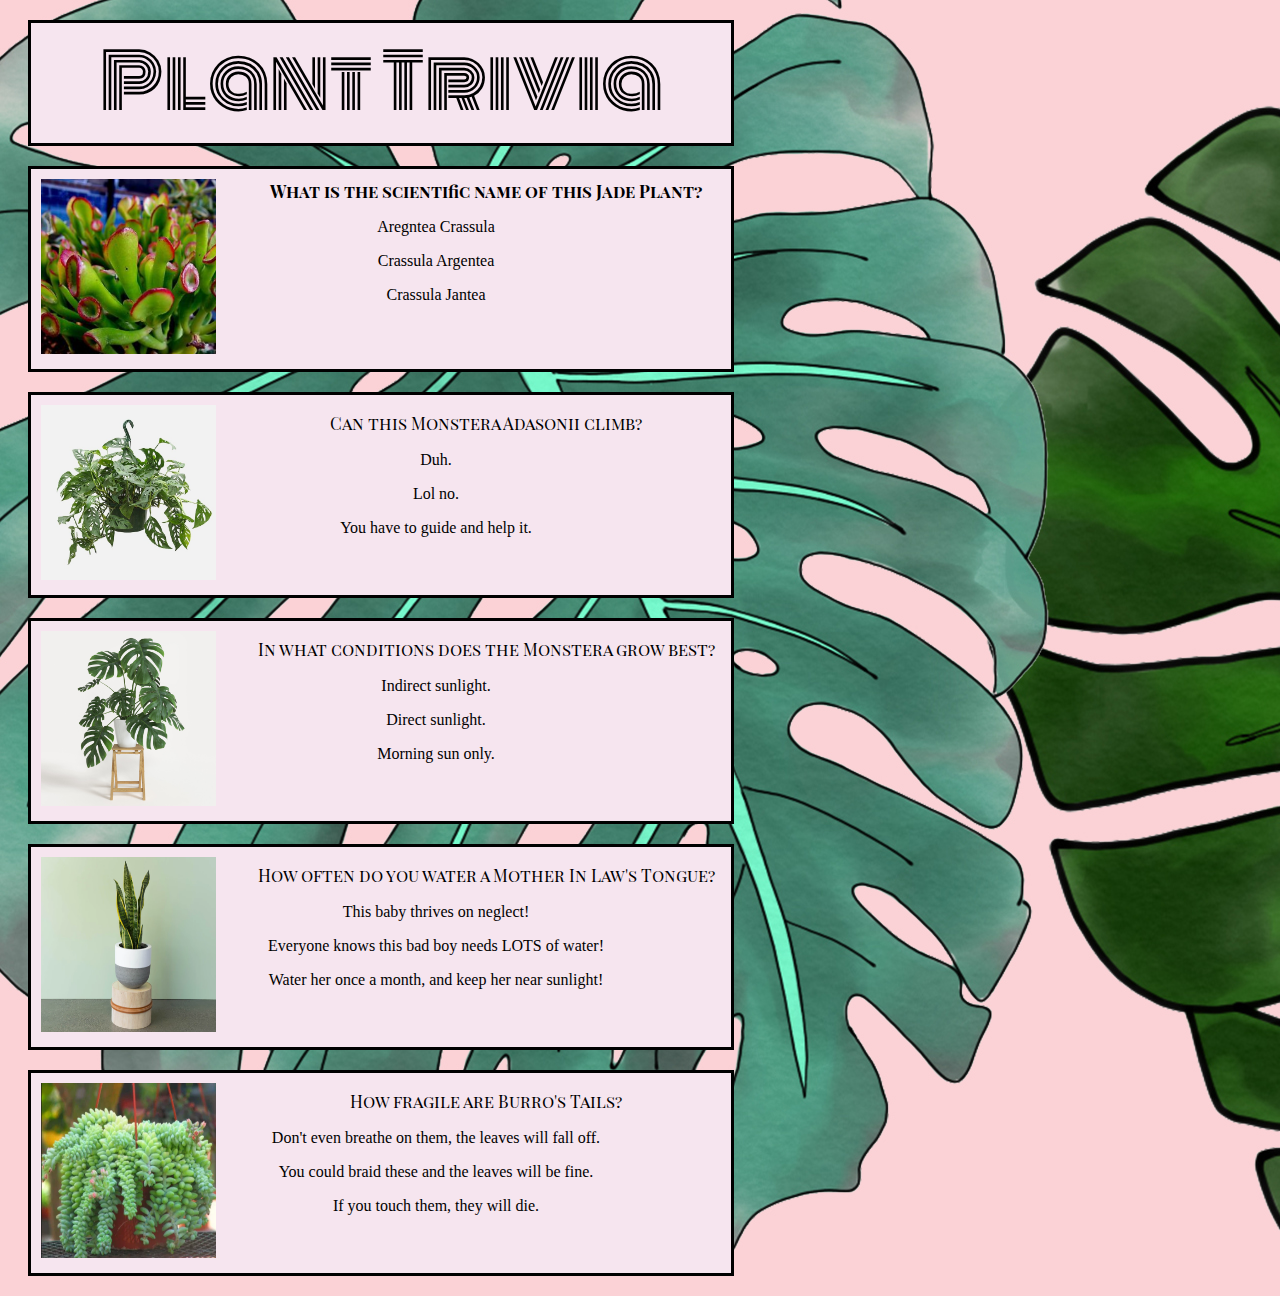
==== Index.html @ 225b933c "ugh more stuff with css and html." ====
<!DOCTYPE html>
<html lang="en">
<head>
    <meta charset="UTF-8">
    <meta name="viewport" content="width=device-width, initial-scale=1.0">
    <meta http-equiv="X-UA-Compatible" content="ie=edge">
    <script src="https://code.jquery.com/jquery-3.3.1.slim.min.js" integrity="sha384-q8i/X+965DzO0rT7abK41JStQIAqVgRVzpbzo5smXKp4YfRvH+8abtTE1Pi6jizo" crossorigin="anonymous"></script>
    <script src="https://cdnjs.cloudflare.com/ajax/libs/popper.js/1.14.3/umd/popper.min.js" integrity="sha384-ZMP7rVo3mIykV+2+9J3UJ46jBk0WLaUAdn689aCwoqbBJiSnjAK/l8WvCWPIPm49" crossorigin="anonymous"></script>
    <link href="https://fonts.googleapis.com/css?family=Monoton|Mr+Dafoe|Norican|Oleo+Script|Playfair+Display+SC:700|Yesteryear" rel="stylesheet">
    <link rel="stylesheet" type="text/css" href="assets/css/style.css">
    <script src="https://ajax.googleapis.com/ajax/libs/jquery/3.3.1/jquery.min.js"></script>
    <title>PlantTrivia</title>
</head>
<body>

 <div id="gameNameDiv"> Plant Trivia</div>


<!--question 1-->
<div id= "quest1div">
    <div id=q1textbox>
        <h1 id= "q1dQuestion">What is the scientific name of this Jade Plant? </h1>
        <div id= "q1dOptions">
            <p id= "q1ans1">Aregntea Crassula</p>
            <p id= "q1ans2">Crassula Argentea</p>
            <p id= "q1ans3">Crassula Jantea</p>
        </div>
    </div>
        <img id="crassulaArgentea" src="assets/images/crassulaArgenteaJadePlant.png" alt="Crassula Argentea Jade Plant">
</div>

<!--question 2-->
<div id= "quest2div">
        <div id=q2textbox>
            <p id= "q2dQuestion">Can this Monstera Adasonii climb? </p>
            <div id= "q2dOptions">
                <p id= "q2ans1">Duh.</p>
                <p id= "q2ans2">Lol no.</p>
                <p id= "q2ans3">You have to guide and help it.</p>
            </div>
        </div>
            <img id="monsteraAdansonii" src="assets/images/monsteraAdansoniiSwissCheeseVine.jpg" alt="Crassula Argentea Jade Plant">
    </div>


<!--question 3-->
<div id= "quest3div">
        <div id=q3textbox>
            <p id= "q3dQuestion">In what conditions does the Monstera grow best? </p>
            <div id= "q3dOptions">
                <p id= "q3ans1">Indirect sunlight.</p>
                <p id= "q3ans2">Direct sunlight.</p>
                <p id= "q3ans3">Morning sun only.</p>
            </div>
        </div>
            <img id="monsteraDeliciosa" src="assets/images/monsteraDeliciosa.jpg" alt="Crassula Argentea Jade Plant">
    </div>

<!--question 4-->
<div id= "quest4div">
        <div id=q4textbox>
            <p id= "q4dQuestion">How often do you water a Mother In Law's Tongue?</p>
            <div id= "q4dOptions">
                <p id= "q4ans1">This baby thrives on neglect!</p>
                <p id= "q4ans2">Everyone knows this bad boy needs LOTS of water!</p>
                <p id= "q4ans3">Water her once a month, and keep her near sunlight!</p>
            </div>
        </div>
            <img id="sanseviera" src="assets/images/SansevieraTrifasciataMotherInLawTongue.png" alt="Crassula Argentea Jade Plant">
    </div>

<!--question 5-->
<div id= "quest5div">
        <div id=q5textbox>
            <p id= "q5dQuestion">How fragile are Burro's Tails? </p>
            <div id= "q5dOptions">
                <p id= "q5ans1">Don't even breathe on them, the leaves will fall off.</p>
                <p id= "q5ans2">You could braid these and the leaves will be fine.</p>
                <p id= "q5ans3">If you touch them, they will die.</p>
            </div>
        </div>
            <img id="sedumBurrito" src="assets/images/sedumBurritoBurrosTail.png" alt="Crassula Argentea Jade Plant">
    </div>
    
</body>
</html>
---- assets/css/style.css ----
body {
    background-image: url("../images/monsteraDrawing.jpg");
}


#gameNameDiv {
    height: 120px;
    width: 700px;
    border-style: solid;
    border-color: black;
    clear: all;
    font-family: 'Monoton';
    font-size: 75px;
    text-align: center;
    margin: 20px;
    background-image: url("../images/floridaOne.jpg");
   }
   
/*question 1*/

   #quest1div {
    height: 200px;
    width: 700px;
    border-style: solid;
    border-color: black;
    clear: all;
    margin: 20px;
    background-image: url("../images/floridaOne.jpg");
   }
   
   #q1textbox {
       float: right;
       height: 200px;
       width: 490px;
   }
   
   #q1dQuestion {
       font-family: 'Playfair Display SC', serif;
       font-size: 17px;
       text-align: center;
   }
   
   #q1dOptions {
       height:120px;
       width: 390px;
       text-align: center;
       font-family: 'Halant', serif;
       float:top;
   }
   
   #crassulaArgentea {
       height: 175px;
       width: 175px;
       float: left;
       padding: 10px;
   }


/* question 2 */

#quest2div {
    height: 200px;
    width: 700px;
    border-style: solid;
    border-color: black;
    clear: all;
    margin: 20px;
    background-image: url("../images/floridaOne.jpg");
   }
   
   #q2textbox {
       float: right;
       height: 200px;
       width: 490px;
   }
   
   #q2dQuestion {
       font-family: 'Playfair Display SC', serif;
       font-size: 17px;
       text-align: center;
   }
   
   #q2dOptions {
       height:120px;
       width: 390px;
       text-align: center;
       font-family: 'Halant', serif;
   }
   
   #monsteraAdansonii {
       height: 175px;
       width: 175px;
       float: left;
       padding: 10px;
   }

   /* question 3 */

#quest3div {
    height: 200px;
    width: 700px;
    border-style: solid;
    border-color: black;
    clear: all;
    margin: 20px;
    background-image: url("../images/floridaOne.jpg");
   }
   
   #q3textbox {
       float: right;
       height: 200px;
       width: 490px;
   }
   
   #q3dQuestion {
       font-family: 'Playfair Display SC', serif;
       font-size: 17px;
       text-align: center;
   }
   
   #q3dOptions {
       height:120px;
       width: 390px;
       text-align: center;
       font-family: 'Halant', serif;
   }
   
   #monsteraDeliciosa {
       height: 175px;
       width: 175px;
       float: left;
       padding: 10px;
   }

    /* question 4 */

#quest4div {
    height: 200px;
    width: 700px;
    border-style: solid;
    border-color: black;
    clear: all;
    margin: 20px;
    background-image: url("../images/floridaOne.jpg");
   }
   
   #q4textbox {
       float: right;
       height: 200px;
       width: 490px;
   }
   
   #q4dQuestion {
       font-family: 'Playfair Display SC', serif;
       font-size: 17px;
       text-align: center;
   }
   
   #q4dOptions {
       height:120px;
       width: 390px;
       text-align: center;
       font-family: 'Halant', serif;
   }
   
   #sanseviera {
       height: 175px;
       width: 175px;
       float: left;
       padding: 10px;
   }


   /* question 5 */

#quest5div {
    height: 200px;
    width: 700px;
    border-style: solid;
    border-color: black;
    clear: all;
    margin: 20px;
    background-image: url("../images/floridaOne.jpg");
   }
   
   #q5textbox {
       float: right;
       height: 200px;
       width: 490px;
   }
   
   #q5dQuestion {
       font-family: 'Playfair Display SC', serif;
       font-size: 17px;
       text-align: center;
   }
   
   #q5dOptions {
       height:120px;
       width: 390px;
       text-align: center;
       font-family: 'Halant', serif;
   }
   
   #sedumBurrito {
       height: 175px;
       width: 175px;
       float: left;
       padding: 10px;
   }
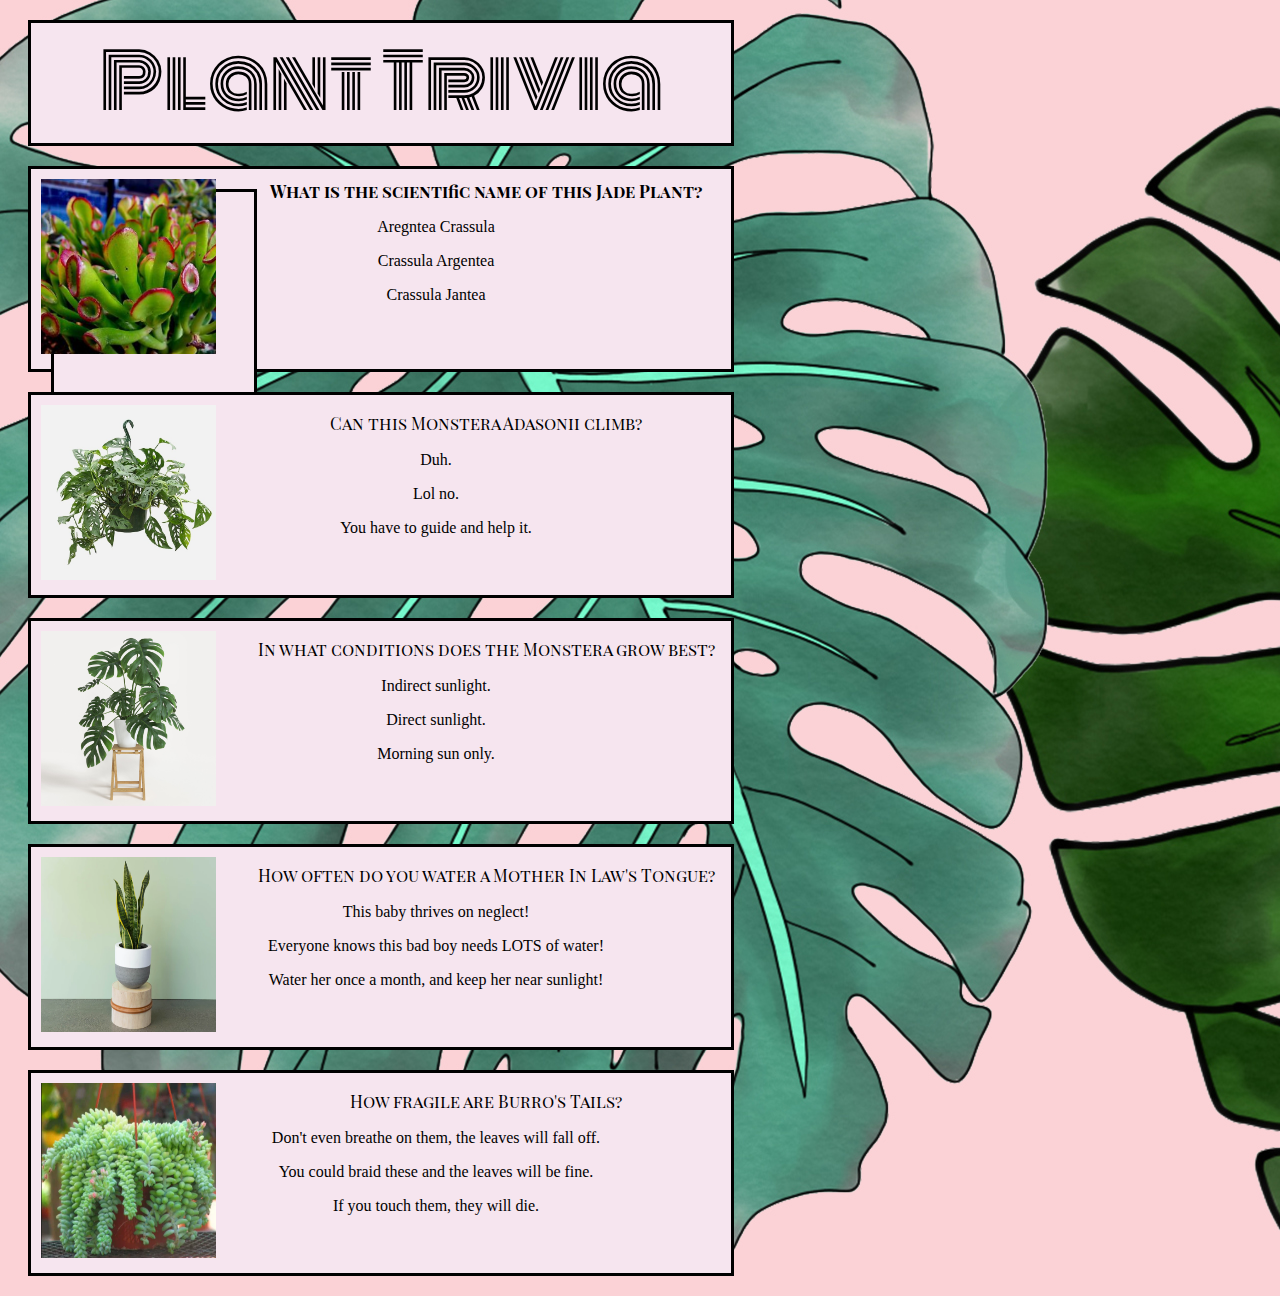
==== commit 335391d0: "omg sos" ====
--- a/Index.html
+++ b/Index.html
@@ -17,6 +17,7 @@
 
 
 <!--question 1-->
+
 <div id= "quest1div">
     <div id=q1textbox>
         <h1 id= "q1dQuestion">What is the scientific name of this Jade Plant? </h1>
@@ -27,7 +28,11 @@
         </div>
     </div>
         <img id="crassulaArgentea" src="assets/images/crassulaArgenteaJadePlant.png" alt="Crassula Argentea Jade Plant">
-</div>
+        <div id= "secsbox1">
+            <p id= "secs1">
+        </div>
+    </div>
+
 
 <!--question 2-->
 <div id= "quest2div">
--- a/assets/css/style.css
+++ b/assets/css/style.css
@@ -55,6 +55,15 @@
        padding: 10px;
    }
 
+   #secsbox1 {
+       height: 200px;
+       width: 200px;
+       border-style: solid;
+       border-color: black;
+       background-image: url("../images/floridaOne.jpg");
+       margin: 20px;
+   }
+
 
 /* question 2 */
 
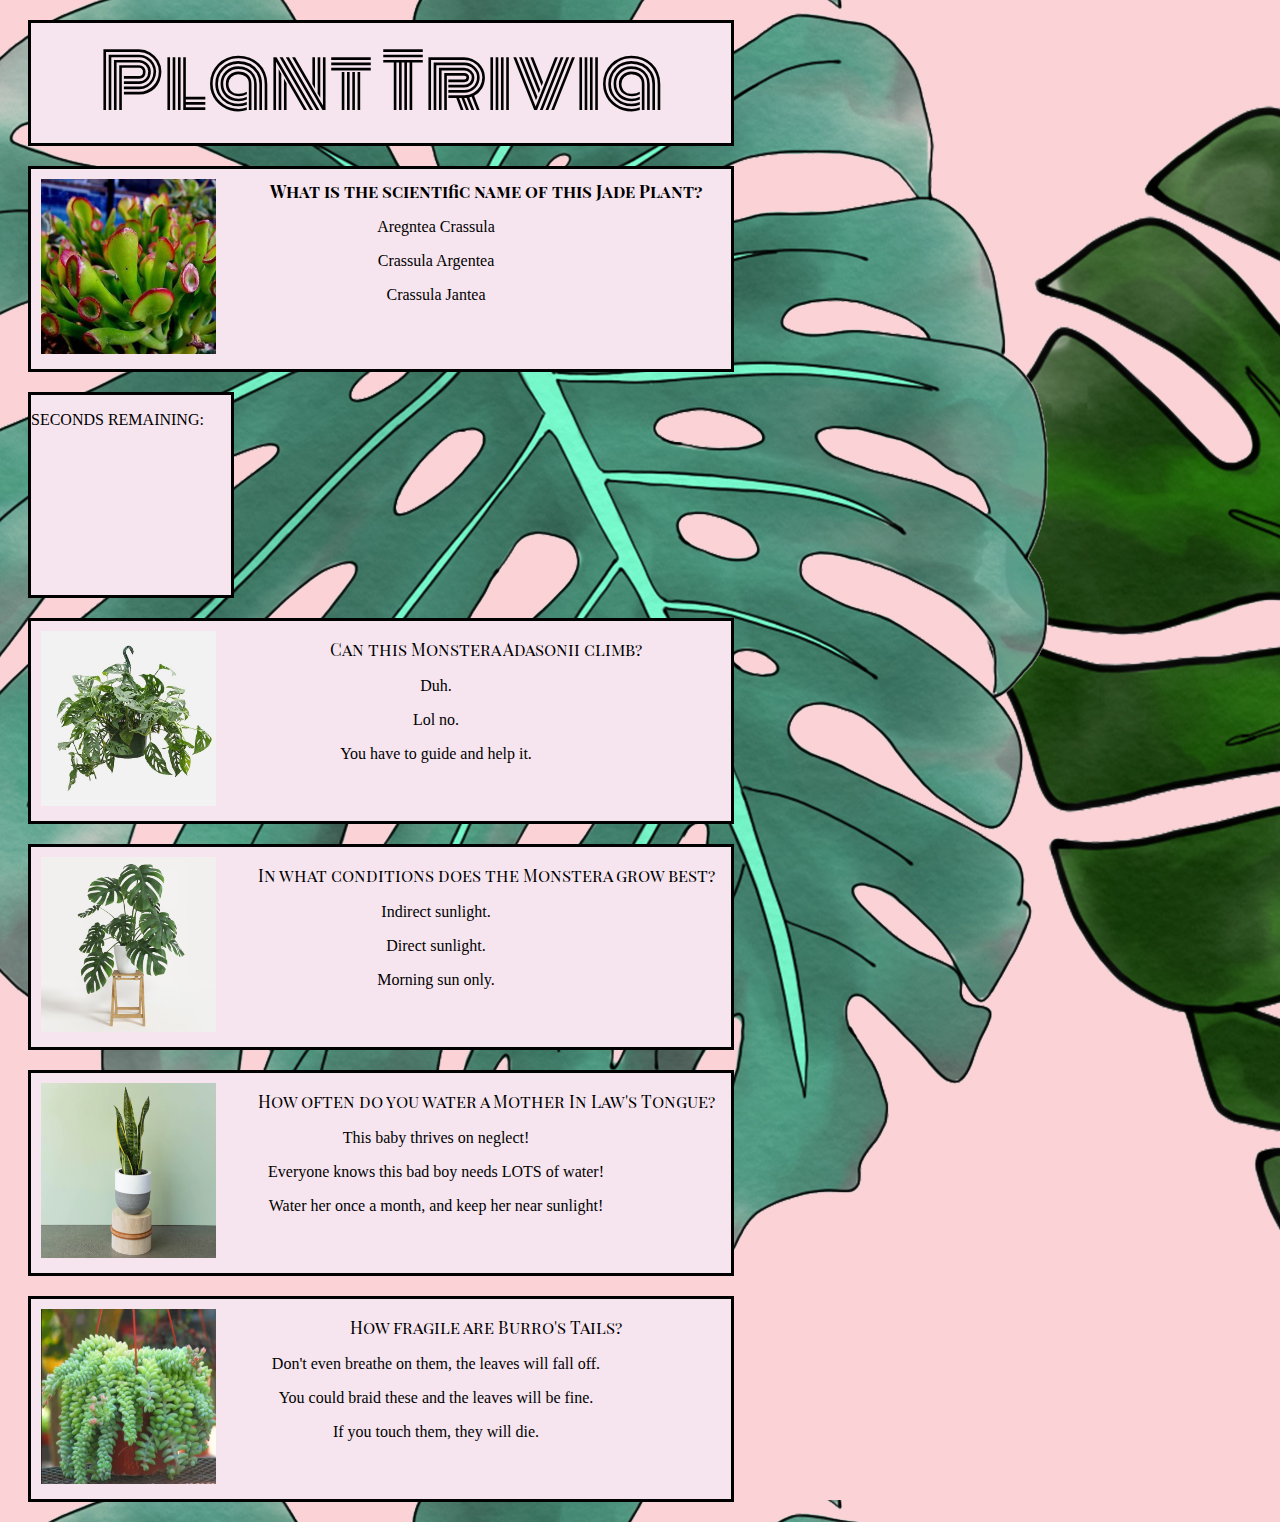
==== commit 2d39c90a: "trying more javascript" ====
--- a/Index.html
+++ b/Index.html
@@ -28,10 +28,14 @@
         </div>
     </div>
         <img id="crassulaArgentea" src="assets/images/crassulaArgenteaJadePlant.png" alt="Crassula Argentea Jade Plant">
-        <div id= "secsbox1">
-            <p id= "secs1">
-        </div>
+
     </div>
+
+    <div id= "secsbox1">
+        <p id= "seconds1">SECONDS REMAINING:</p>
+        <p id= "nums1">
+    </div>
+
 
 
 <!--question 2-->
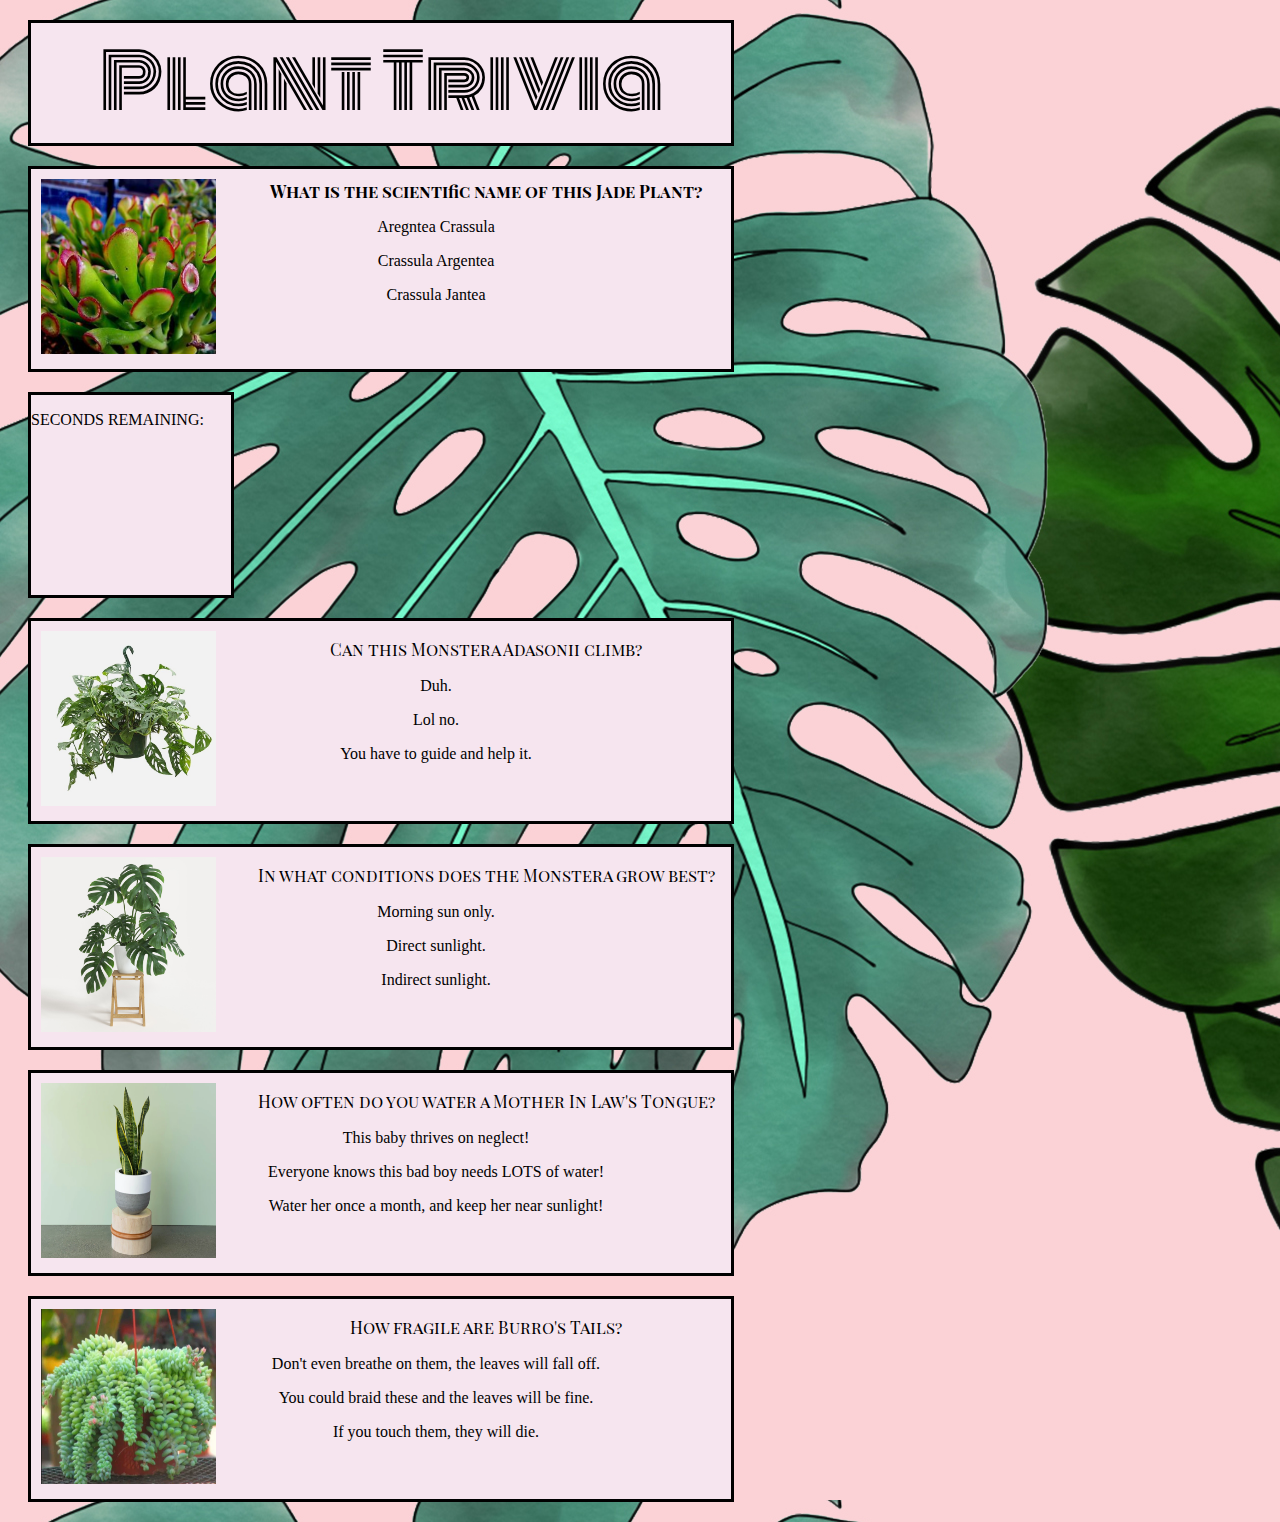
==== commit c0975730: ":adding javascript for onclick events to get correct and incorrect answers" ====
--- a/Index.html
+++ b/Index.html
@@ -4,11 +4,19 @@
     <meta charset="UTF-8">
     <meta name="viewport" content="width=device-width, initial-scale=1.0">
     <meta http-equiv="X-UA-Compatible" content="ie=edge">
+    <!--javascript-->
+    <script></script>
+    <!--bootstrap that i never use-->
     <script src="https://code.jquery.com/jquery-3.3.1.slim.min.js" integrity="sha384-q8i/X+965DzO0rT7abK41JStQIAqVgRVzpbzo5smXKp4YfRvH+8abtTE1Pi6jizo" crossorigin="anonymous"></script>
     <script src="https://cdnjs.cloudflare.com/ajax/libs/popper.js/1.14.3/umd/popper.min.js" integrity="sha384-ZMP7rVo3mIykV+2+9J3UJ46jBk0WLaUAdn689aCwoqbBJiSnjAK/l8WvCWPIPm49" crossorigin="anonymous"></script>
+   <!--google fonts-->
     <link href="https://fonts.googleapis.com/css?family=Monoton|Mr+Dafoe|Norican|Oleo+Script|Playfair+Display+SC:700|Yesteryear" rel="stylesheet">
+   <!--css stylesheet-->
     <link rel="stylesheet" type="text/css" href="assets/css/style.css">
+    <!--javascript link-->
     <script src="https://ajax.googleapis.com/ajax/libs/jquery/3.3.1/jquery.min.js"></script>
+    <!--internal javascript link-->
+    <script src= "assets/javascript/app.js"></script>
     <title>PlantTrivia</title>
 </head>
 <body>
@@ -33,7 +41,7 @@
 
     <div id= "secsbox1">
         <p id= "seconds1">SECONDS REMAINING:</p>
-        <p id= "nums1">
+        <p id= "nums1"></p>
     </div>
 
 
@@ -57,9 +65,9 @@
         <div id=q3textbox>
             <p id= "q3dQuestion">In what conditions does the Monstera grow best? </p>
             <div id= "q3dOptions">
-                <p id= "q3ans1">Indirect sunlight.</p>
+                <p id= "q3ans1">Morning sun only.</p>
                 <p id= "q3ans2">Direct sunlight.</p>
-                <p id= "q3ans3">Morning sun only.</p>
+                <p id= "q3ans3">Indirect sunlight.</p>
             </div>
         </div>
             <img id="monsteraDeliciosa" src="assets/images/monsteraDeliciosa.jpg" alt="Crassula Argentea Jade Plant">
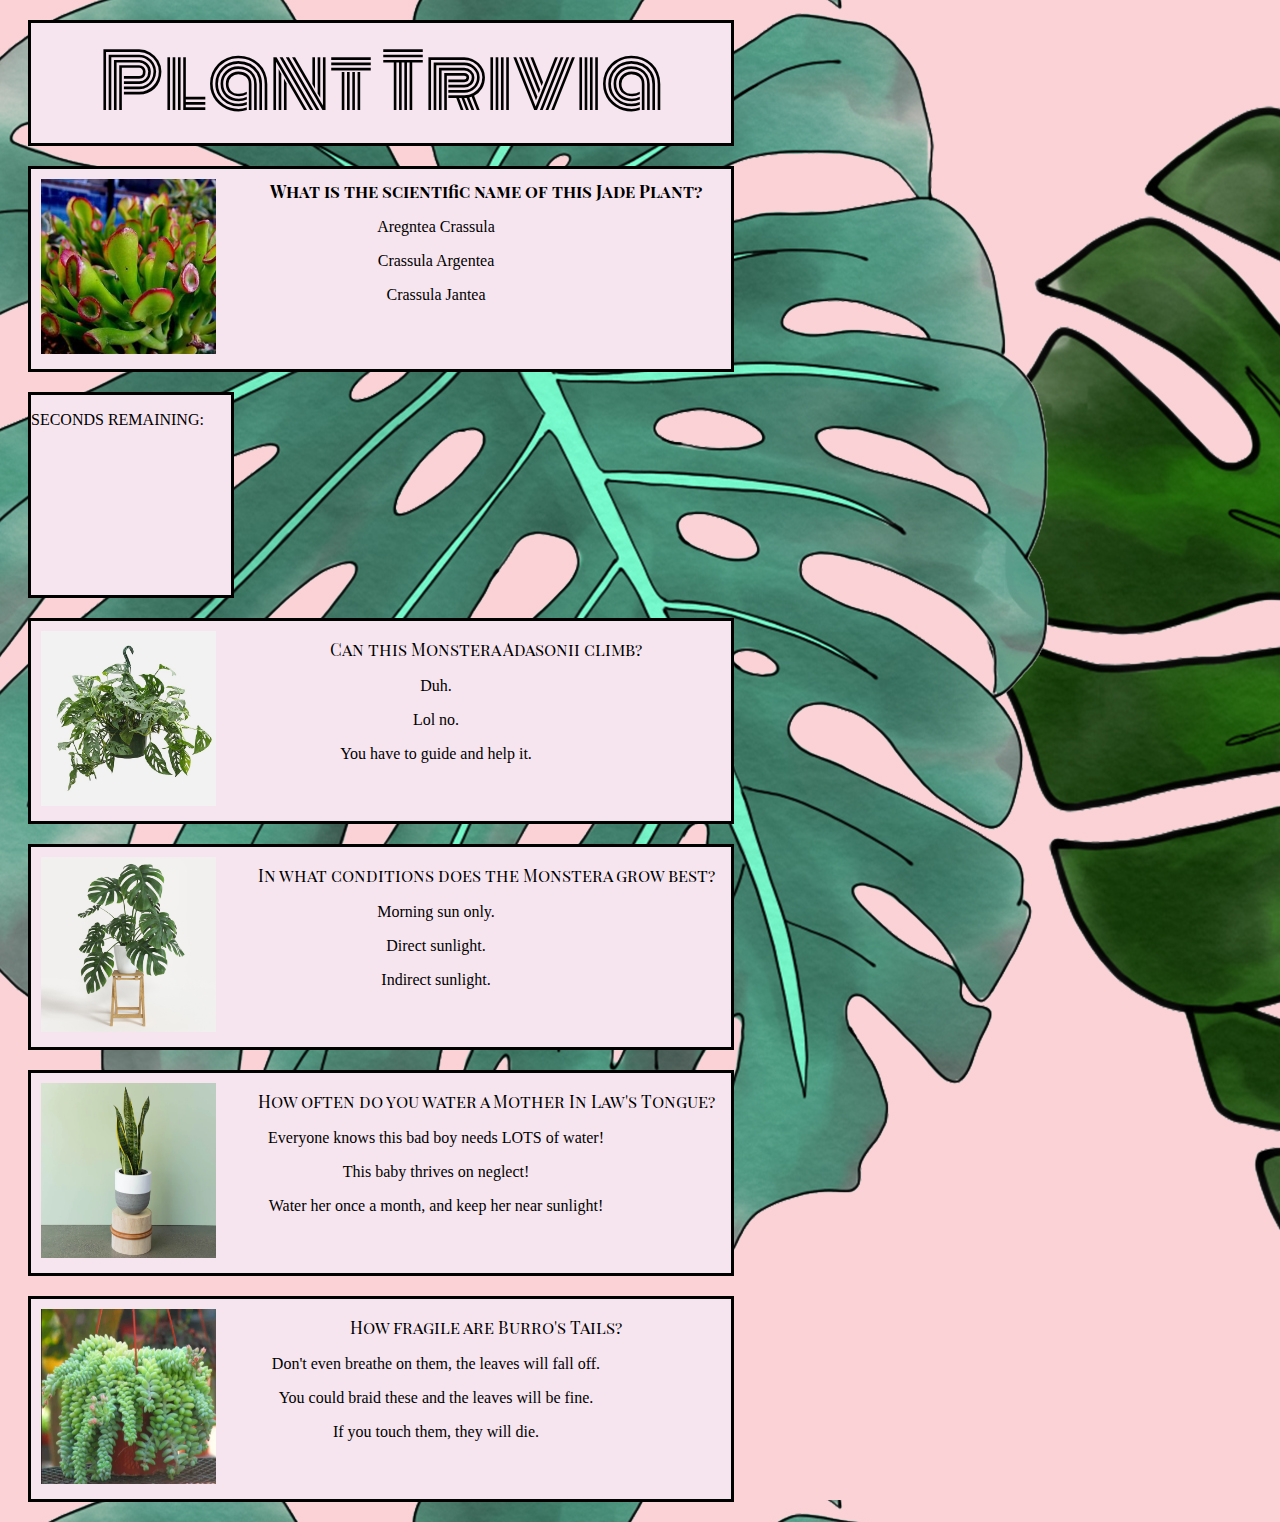
==== commit 3d76a992: "javascript knows correct functions" ====
--- a/Index.html
+++ b/Index.html
@@ -78,8 +78,8 @@
         <div id=q4textbox>
             <p id= "q4dQuestion">How often do you water a Mother In Law's Tongue?</p>
             <div id= "q4dOptions">
-                <p id= "q4ans1">This baby thrives on neglect!</p>
-                <p id= "q4ans2">Everyone knows this bad boy needs LOTS of water!</p>
+                <p id= "q4ans1">Everyone knows this bad boy needs LOTS of water!</p>
+                <p id= "q4ans2">This baby thrives on neglect!</p>
                 <p id= "q4ans3">Water her once a month, and keep her near sunlight!</p>
             </div>
         </div>
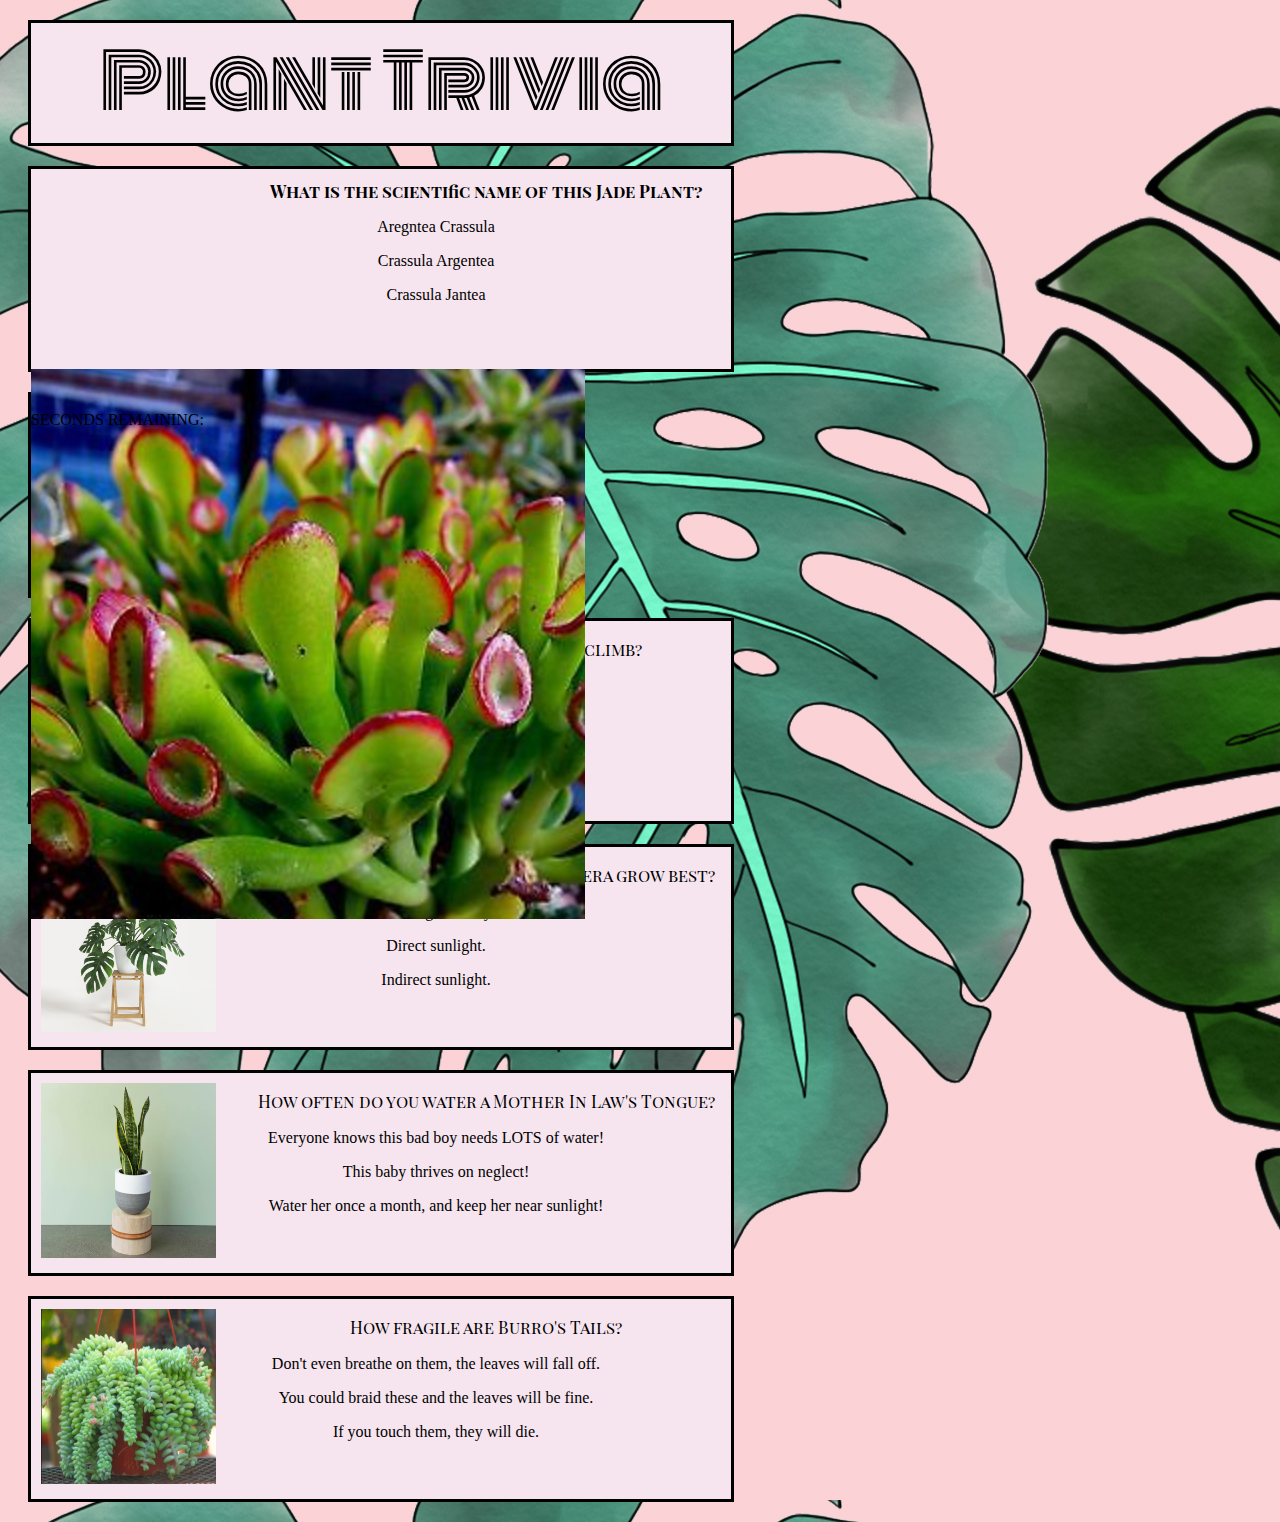
==== commit 01f2537d: "idk" ====
--- a/Index.html
+++ b/Index.html
@@ -35,7 +35,7 @@
             <p id= "q1ans3">Crassula Jantea</p>
         </div>
     </div>
-        <img id="crassulaArgentea" src="assets/images/crassulaArgenteaJadePlant.png" alt="Crassula Argentea Jade Plant">
+        <img id="#crassulaArgentea" src="assets/images/crassulaArgenteaJadePlant.png" alt="Crassula Argentea Jade Plant">
 
     </div>
 
